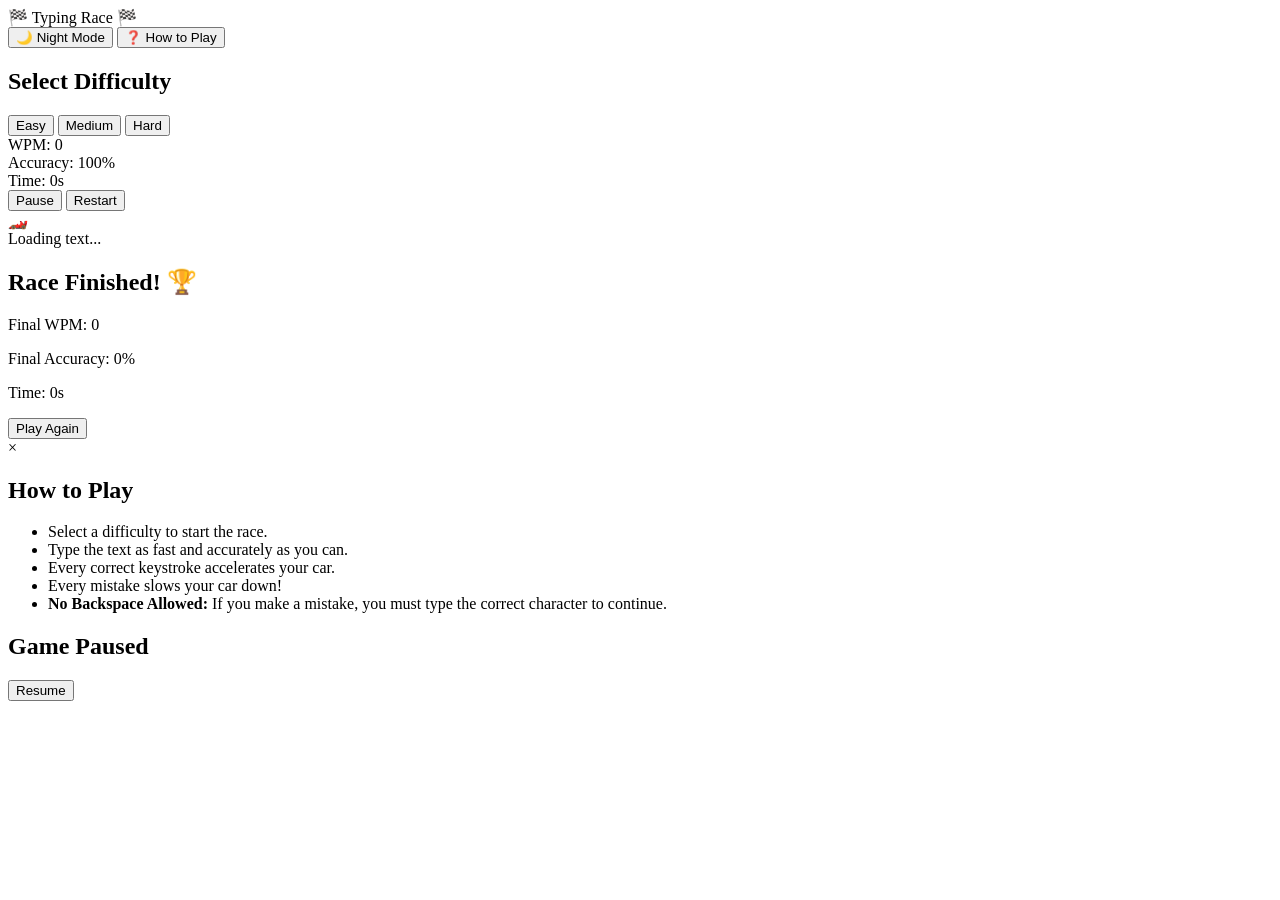
==== Applications/Games/cubosapiens-games-typing-race/index.html @ 59c3f548 "feat: standard index file + mobile support" ====
<!DOCTYPE html>
<html lang="en">
<head>
  <meta charset="UTF-8">
  <meta name="viewport" content="width=device-width, initial-scale=1.0">
  <title>Typing Race Game</title>
  <link rel="stylesheet" href="style.css">
  <link href="https://fonts.googleapis.com/css2?family=Press+Start+2P&family=Roboto:wght@400;700&display=swap" rel="stylesheet">
</head>
<body class="day-mode">

  <!-- Header & Controls -->
  <header>
    <div class="logo">🏁 Typing Race 🏁</div>
    <div class="controls">
      <button id="btn-theme">🌙 Night Mode</button>
      <button id="btn-help">❓ How to Play</button>
    </div>
  </header>

  <!-- Setup Screen -->
  <div id="setup-screen" class="screen active">
    <h2>Select Difficulty</h2>
    <div class="difficulty-buttons">
      <button class="btn-diff" data-level="easy">Easy</button>
      <button class="btn-diff" data-level="medium">Medium</button>
      <button class="btn-diff" data-level="hard">Hard</button>
    </div>
  </div>

  <!-- Game Screen -->
  <div id="game-screen" class="screen">
    <div class="hud">
      <div class="stat-box">WPM: <span id="wpm">0</span></div>
      <div class="stat-box">Accuracy: <span id="accuracy">100</span>%</div>
      <div class="stat-box">Time: <span id="time">0</span>s</div>
      <button id="btn-pause">Pause</button>
      <button id="btn-restart">Restart</button>
    </div>

    <div class="track-container">
      <div class="track">
        <div class="finish-line"></div>
        <div id="car" class="car">🏎️</div>
      </div>
    </div>

    <div class="text-container">
      <input type="text" id="mobile-input" style="position: absolute; opacity: 0; pointer-events: none; width: 1px; height: 1px;" autocomplete="off" autocorrect="off" autocapitalize="off" spellcheck="false" />
      <div id="text-display">Loading text...</div>
    </div>
  </div>

  <!-- Results Screen -->
  <div id="results-screen" class="screen">
    <h2>Race Finished! 🏆</h2>
    <div class="results-stats">
      <p>Final WPM: <span id="final-wpm">0</span></p>
      <p>Final Accuracy: <span id="final-accuracy">0</span>%</p>
      <p>Time: <span id="final-time">0</span>s</p>
    </div>
    <button id="btn-play-again">Play Again</button>
  </div>

  <!-- How to Play Modal -->
  <div id="help-modal" class="modal">
    <div class="modal-content">
      <span class="close-btn">&times;</span>
      <h2>How to Play</h2>
      <ul>
        <li>Select a difficulty to start the race.</li>
        <li>Type the text as fast and accurately as you can.</li>
        <li>Every correct keystroke accelerates your car.</li>
        <li>Every mistake slows your car down!</li>
        <li><strong>No Backspace Allowed:</strong> If you make a mistake, you must type the correct character to continue.</li>
      </ul>
    </div>
  </div>

  <!-- Pause Overlay -->
  <div id="pause-overlay" class="modal">
    <div class="modal-content">
      <h2>Game Paused</h2>
      <button id="btn-resume">Resume</button>
    </div>
  </div>

  <script src="script.js"></script>
</body>
</html>
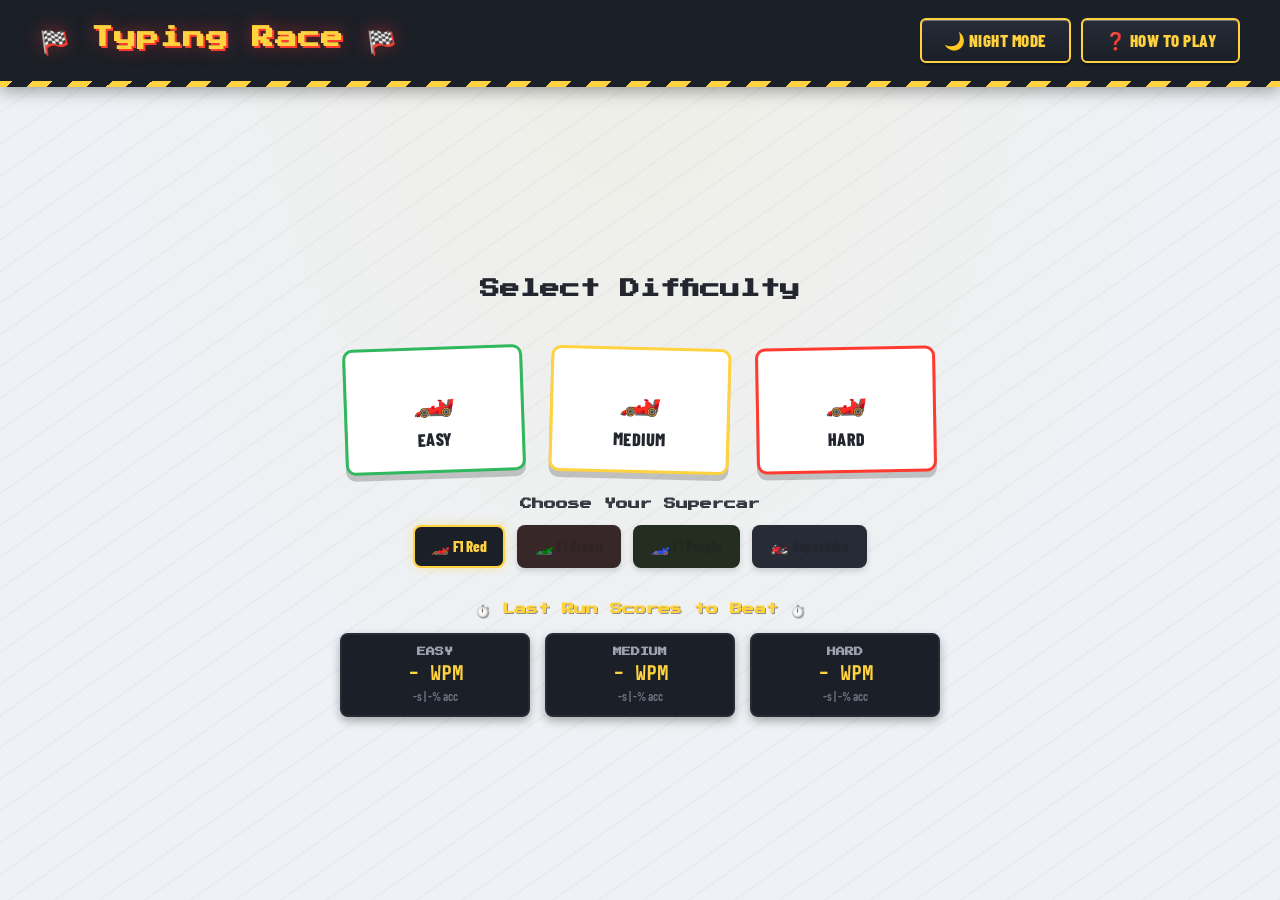
==== commit 08ac7c34: "feat: edits + frontend ui fixes" ====
--- a/Applications/Games/cubosapiens-games-typing-race/index.html
+++ b/Applications/Games/cubosapiens-games-typing-race/index.html
@@ -26,6 +26,37 @@
       <button class="btn-diff" data-level="medium">Medium</button>
       <button class="btn-diff" data-level="hard">Hard</button>
     </div>
+
+    <div class="car-selection">
+      <h3>Choose Your Supercar</h3>
+      <div class="car-options">
+        <button class="car-opt active" data-car="🏎️">🏎️ F1 Red</button>
+        <button class="car-opt" data-car="🏎️" style="filter: hue-rotate(120deg);">🏎️ F1 Green</button>
+        <button class="car-opt" data-car="🏎️" style="filter: hue-rotate(240deg);">🏎️ F1 Purple</button>
+        <button class="car-opt" data-car="🏍️">🏍️ Superbike</button>
+      </div>
+    </div>
+
+    <div class="records-dashboard">
+      <h3>⏱️ Last Run Scores to Beat ⏱️</h3>
+      <div class="record-cards">
+        <div class="record-card" data-diff="easy">
+          <div class="card-title">EASY</div>
+          <div class="card-value"><span class="wpm-val">-</span> WPM</div>
+          <div class="card-sub"><span class="time-val">-</span>s | <span class="acc-val">-</span>% acc</div>
+        </div>
+        <div class="record-card" data-diff="medium">
+          <div class="card-title">MEDIUM</div>
+          <div class="card-value"><span class="wpm-val">-</span> WPM</div>
+          <div class="card-sub"><span class="time-val">-</span>s | <span class="acc-val">-</span>% acc</div>
+        </div>
+        <div class="record-card" data-diff="hard">
+          <div class="card-title">HARD</div>
+          <div class="card-value"><span class="wpm-val">-</span> WPM</div>
+          <div class="card-sub"><span class="time-val">-</span>s | <span class="acc-val">-</span>% acc</div>
+        </div>
+      </div>
+    </div>
   </div>
 
   <!-- Game Screen -->
@@ -34,14 +65,22 @@
       <div class="stat-box">WPM: <span id="wpm">0</span></div>
       <div class="stat-box">Accuracy: <span id="accuracy">100</span>%</div>
       <div class="stat-box">Time: <span id="time">0</span>s</div>
+      <div class="stat-box">Target: <span id="target-wpm">-</span> WPM</div>
       <button id="btn-pause">Pause</button>
       <button id="btn-restart">Restart</button>
     </div>
 
     <div class="track-container">
-      <div class="track">
+      <div class="tracks-wrapper">
+        <div class="track lane-player">
+          <span class="lane-tag">YOU</span>
+          <div id="car" class="car">🏎️</div>
+        </div>
+        <div class="track lane-ghost">
+          <span class="lane-tag" id="ghost-tag">GHOST</span>
+          <div id="ghost-car" class="car ghost-car">🏎️</div>
+        </div>
         <div class="finish-line"></div>
-        <div id="car" class="car">🏎️</div>
       </div>
     </div>
 
@@ -49,11 +88,22 @@
       <input type="text" id="mobile-input" style="position: absolute; opacity: 0; pointer-events: none; width: 1px; height: 1px;" autocomplete="off" autocorrect="off" autocapitalize="off" spellcheck="false" />
       <div id="text-display">Loading text...</div>
     </div>
+
+    <!-- Countdown Overlay -->
+    <div id="countdown-overlay" class="countdown-overlay">
+      <div class="countdown-lights">
+        <div class="light" id="light-1"></div>
+        <div class="light" id="light-2"></div>
+        <div class="light" id="light-3"></div>
+      </div>
+      <div id="countdown-number" class="countdown-number">3</div>
+    </div>
   </div>
 
   <!-- Results Screen -->
   <div id="results-screen" class="screen">
     <h2>Race Finished! 🏆</h2>
+    <div id="beat-message" class="beat-message"></div>
     <div class="results-stats">
       <p>Final WPM: <span id="final-wpm">0</span></p>
       <p>Final Accuracy: <span id="final-accuracy">0</span>%</p>
--- a/Applications/Games/cubosapiens-games-typing-race/style.css
+++ b/Applications/Games/cubosapiens-games-typing-race/style.css
@@ -0,0 +1,789 @@
+@import url('https://fonts.googleapis.com/css2?family=Press+Start+2P&family=Barlow+Condensed:ital,wght@0,600;0,800;1,700&family=Share+Tech+Mono&display=swap');
+
+:root {
+  --bg-color: #eef1f5;
+  --text-color: #23262f;
+  --primary: #2fb85c;
+  --accent: #00b8d9;
+  --track-bg: #3a3f4b;
+  --track-border: #f5c518;
+  --modal-bg: rgba(10, 12, 20, 0.6);
+  --modal-content-bg: #fff;
+  --error: #ff3b30;
+  --correct: #2fb85c;
+
+  --font-main: 'Barlow Condensed', sans-serif;
+  --font-game: 'Press Start 2P', cursive;
+  --font-hud: 'Share Tech Mono', monospace;
+
+  /* Racing palette */
+  --asphalt: #1b1f27;
+  --asphalt-2: #262b36;
+  --racing-red: #ff3b30;
+  --racing-yellow: #ffd23f;
+  --nitro-blue: #00d9ff;
+  --lane-white: #f5f5f0;
+  --hazard: repeating-linear-gradient(
+    135deg,
+    var(--racing-yellow) 0px,
+    var(--racing-yellow) 14px,
+    var(--asphalt) 14px,
+    var(--asphalt) 28px
+  );
+}
+
+body.night-mode {
+  --bg-color: #0d0f14;
+  --text-color: #e8e8ea;
+  --primary: #4ade80;
+  --accent: #38e0ff;
+  --track-bg: #14161c;
+  --track-border: #ffd23f;
+  --modal-content-bg: #1b1e27;
+  --asphalt: #07080b;
+  --asphalt-2: #12141a;
+}
+
+* {
+  box-sizing: border-box;
+  margin: 0;
+  padding: 0;
+}
+
+body {
+  background-color: var(--bg-color);
+  background-image:
+    radial-gradient(ellipse at top, rgba(255, 210, 63, 0.08), transparent 60%),
+    repeating-linear-gradient(
+      -35deg,
+      rgba(0, 0, 0, 0.025) 0px,
+      rgba(0, 0, 0, 0.025) 2px,
+      transparent 2px,
+      transparent 26px
+    );
+  color: var(--text-color);
+  font-family: var(--font-main);
+  font-weight: 600;
+  transition: background-color 0.3s, color 0.3s;
+  display: flex;
+  flex-direction: column;
+  min-height: 100vh;
+}
+
+header {
+  display: flex;
+  justify-content: space-between;
+  align-items: center;
+  padding: 18px 40px;
+  background: var(--asphalt);
+  border-bottom: 6px solid transparent;
+  border-image: var(--hazard) 6;
+  box-shadow: 0 4px 16px rgba(0, 0, 0, 0.35);
+}
+
+.logo {
+  font-family: var(--font-game);
+  font-size: 22px;
+  color: var(--racing-yellow);
+  letter-spacing: 1px;
+  text-shadow:
+    2px 2px 0 var(--racing-red),
+    0 0 18px rgba(255, 59, 48, 0.5);
+  display: inline-flex;
+  align-items: center;
+  gap: 10px;
+}
+
+button {
+  cursor: pointer;
+  border: none;
+  border-radius: 6px;
+  padding: 10px 22px;
+  font-size: 17px;
+  font-family: var(--font-main);
+  font-weight: 800;
+  font-style: italic;
+  letter-spacing: 0.5px;
+  text-transform: uppercase;
+  background: linear-gradient(180deg, var(--accent) 0%, #0090ab 100%);
+  color: #fff;
+  box-shadow:
+    0 3px 0 rgba(0, 0, 0, 0.25),
+    inset 0 1px 0 rgba(255, 255, 255, 0.35);
+  transition: transform 0.1s, filter 0.2s, box-shadow 0.1s;
+}
+
+button:hover {
+  filter: brightness(1.1);
+}
+
+button:active {
+  transform: translateY(2px) scale(0.98);
+  box-shadow:
+    0 1px 0 rgba(0, 0, 0, 0.25),
+    inset 0 1px 0 rgba(255, 255, 255, 0.35);
+}
+
+button:focus-visible {
+  outline: 3px solid var(--racing-yellow);
+  outline-offset: 2px;
+}
+
+.controls {
+  display: flex;
+  gap: 10px;
+}
+
+.controls button {
+  background: linear-gradient(180deg, var(--asphalt-2) 0%, var(--asphalt) 100%);
+  border: 2px solid var(--racing-yellow);
+  color: var(--racing-yellow);
+  font-style: normal;
+}
+
+.screen {
+  display: none;
+  flex: 1;
+  flex-direction: column;
+  align-items: center;
+  justify-content: center;
+  padding: 40px;
+}
+
+.screen.active {
+  display: flex;
+}
+
+#setup-screen h1,
+#setup-screen h2 {
+  font-family: var(--font-game);
+  font-size: 20px;
+  text-align: center;
+  line-height: 1.8;
+}
+
+.difficulty-buttons {
+  display: flex;
+  gap: 26px;
+  margin-top: 40px;
+  flex-wrap: wrap;
+  justify-content: center;
+}
+
+.btn-diff {
+  position: relative;
+  width: 180px;
+  padding: 26px 18px 20px;
+  font-size: 18px;
+  border-radius: 10px;
+  background: var(--modal-content-bg);
+  color: var(--text-color);
+  border: 3px solid var(--track-border);
+  box-shadow: 0 6px 0 rgba(0, 0, 0, 0.2);
+  font-style: normal;
+  transform: rotate(-2deg);
+  transition: transform 0.15s ease, box-shadow 0.15s ease;
+}
+
+.difficulty-buttons .btn-diff:nth-child(2) { transform: rotate(1.5deg); }
+.difficulty-buttons .btn-diff:nth-child(3) { transform: rotate(-1deg); }
+
+.btn-diff::before {
+  content: "🏎️";
+  display: block;
+  font-size: 34px;
+  margin-bottom: 10px;
+}
+
+.btn-diff:hover {
+  transform: translateY(-6px) rotate(0deg);
+  box-shadow: 0 12px 0 rgba(0, 0, 0, 0.2);
+}
+
+.btn-diff:active {
+  transform: translateY(-1px) rotate(0deg);
+  box-shadow: 0 3px 0 rgba(0, 0, 0, 0.2);
+}
+
+.btn-diff[data-level="easy"]   { border-color: var(--primary); }
+.btn-diff[data-level="medium"] { border-color: var(--racing-yellow); }
+.btn-diff[data-level="hard"]   { border-color: var(--racing-red); }
+
+.hud {
+  display: flex;
+  gap: 20px;
+  align-items: center;
+  margin-bottom: 34px;
+  font-size: 18px;
+  font-weight: 700;
+}
+
+.stat-box {
+  background: var(--asphalt);
+  color: var(--racing-yellow);
+  padding: 10px 22px;
+  border-radius: 8px;
+  border-bottom: 3px solid var(--racing-red);
+  font-family: var(--font-hud);
+  font-size: 20px;
+  letter-spacing: 1px;
+  box-shadow: inset 0 0 12px rgba(0, 0, 0, 0.5);
+}
+
+.stat-box span {
+  color: var(--lane-white);
+  font-weight: 700;
+}
+
+.track-container {
+  width: 100%;
+  max-width: 800px;
+  margin-bottom: 40px;
+}
+
+.tracks-wrapper {
+  position: relative;
+  width: 100%;
+  background: var(--asphalt-2);
+  border: 4px solid var(--track-border);
+  border-radius: 10px;
+  padding: 8px 12px;
+  display: flex;
+  flex-direction: column;
+  gap: 8px;
+  overflow: hidden;
+  box-shadow: 0 10px 24px rgba(0, 0, 0, 0.4);
+}
+
+.track {
+  width: 100%;
+  height: 52px;
+  background-color: var(--track-bg);
+  background-image: repeating-linear-gradient(
+    90deg,
+    var(--lane-white) 0px,
+    var(--lane-white) 34px,
+    transparent 34px,
+    transparent 68px
+  );
+  background-position: 0 center;
+  background-size: 68px 4px;
+  background-repeat: repeat-x;
+  position: relative;
+  border-radius: 4px;
+  overflow: hidden;
+  animation: road-scroll 1.1s linear infinite;
+  display: flex;
+  align-items: center;
+}
+
+.track.paused {
+  animation-play-state: paused;
+}
+
+@keyframes road-scroll {
+  from { background-position-x: 0; }
+  to   { background-position-x: -68px; }
+}
+
+.lane-tag {
+  position: absolute;
+  left: 10px;
+  top: 50%;
+  transform: translateY(-50%);
+  font-family: var(--font-game);
+  font-size: 9px;
+  background: rgba(0, 0, 0, 0.7);
+  color: var(--racing-yellow);
+  padding: 4px 8px;
+  border-radius: 4px;
+  z-index: 10;
+  letter-spacing: 0.5px;
+  border: 1px solid rgba(255,255,255,0.1);
+  pointer-events: none;
+}
+
+.lane-ghost .lane-tag {
+  color: var(--accent);
+}
+
+.finish-line {
+  position: absolute;
+  right: 12px;
+  top: 8px;
+  bottom: 8px;
+  width: 22px;
+  background: repeating-linear-gradient(
+    45deg,
+    #000,
+    #000 10px,
+    #fff 10px,
+    #fff 20px
+  );
+  box-shadow: -4px 0 10px rgba(0, 0, 0, 0.4);
+  z-index: 2;
+  border-radius: 2px;
+}
+
+.car {
+  position: absolute;
+  left: 0%;
+  top: 50%;
+  transform: translateY(-50%) scaleX(-1);
+  font-size: 34px;
+  transition: left 0.1s linear, filter 0.2s;
+  filter: drop-shadow(0 4px 4px rgba(0, 0, 0, 0.4));
+  z-index: 3;
+}
+
+.ghost-car {
+  filter: hue-rotate(180deg) opacity(0.65) drop-shadow(0 4px 4px rgba(0, 0, 0, 0.4));
+}
+
+.car::after {
+  content: "";
+  position: absolute;
+  top: 50%;
+  right: -16px;
+  transform: translateY(-50%) scaleX(-1);
+  width: 16px;
+  height: 8px;
+  background: radial-gradient(ellipse at right, rgba(255, 210, 63, 0.85), transparent 70%);
+  filter: blur(2px);
+  opacity: 0.9;
+  animation: nitro-flicker 0.35s ease-in-out infinite alternate;
+}
+
+.ghost-car::after {
+  background: radial-gradient(ellipse at right, rgba(0, 217, 255, 0.85), transparent 70%);
+}
+
+.car.nitro {
+  animation: nitro-shake 0.08s infinite alternate;
+}
+
+.car.nitro::after {
+  width: 35px;
+  height: 12px;
+  right: -30px;
+  background: radial-gradient(ellipse at right, #ff007f, #ff3b30, transparent 75%);
+  animation: nitro-flicker-intense 0.15s ease-in-out infinite alternate;
+}
+
+@keyframes nitro-shake {
+  from { transform: translateY(-52%) scaleX(-1); }
+  to   { transform: translateY(-48%) scaleX(-1); }
+}
+
+@keyframes nitro-flicker-intense {
+  from { opacity: 0.8; width: 24px; }
+  to   { opacity: 1; width: 42px; }
+}
+
+@keyframes nitro-flicker {
+  from { opacity: 0.5; width: 12px; }
+  to   { opacity: 1; width: 22px; }
+}
+
+.car.engine-start {
+  animation: rev 0.4s ease;
+}
+
+@keyframes rev {
+  0%   { transform: translateY(-50%) scaleX(-1) scale(0.85); }
+  50%  { transform: translateY(-50%) scaleX(-1) scale(1.12); }
+  100% { transform: translateY(-50%) scaleX(-1) scale(1); }
+}
+
+.text-container {
+  width: 100%;
+  max-width: 800px;
+  background: var(--asphalt);
+  padding: 30px 34px;
+  border-radius: 10px;
+  border: 2px solid var(--track-border);
+  box-shadow:
+    0 8px 24px rgba(0, 0, 0, 0.25),
+    inset 0 0 30px rgba(0, 0, 0, 0.5);
+  font-size: 24px;
+  line-height: 1.7;
+  letter-spacing: 1px;
+  font-family: var(--font-hud);
+  color: #6b7280;
+}
+
+#text-display span {
+  transition: color 0.1s;
+}
+
+.char.correct {
+  color: var(--correct);
+  text-shadow: 0 0 8px rgba(74, 222, 128, 0.5);
+}
+
+.char.incorrect {
+  color: var(--error);
+  text-decoration: underline wavy;
+  animation: shake 0.3s ease;
+}
+
+@keyframes shake {
+  0%, 100% { transform: translateX(0); }
+  25%      { transform: translateX(-3px); }
+  75%      { transform: translateX(3px); }
+}
+
+.char.current {
+  border-bottom: 3px solid var(--nitro-blue);
+  background-color: rgba(0, 217, 255, 0.15);
+  color: var(--lane-white);
+  border-radius: 2px;
+  animation: pulse-current 1s ease-in-out infinite;
+}
+
+@keyframes pulse-current {
+  0%, 100% { box-shadow: 0 0 0 rgba(0, 217, 255, 0); }
+  50%      { box-shadow: 0 0 10px rgba(0, 217, 255, 0.6); }
+}
+
+.modal {
+  display: none;
+  position: fixed;
+  inset: 0;
+  background: var(--modal-bg);
+  align-items: center;
+  justify-content: center;
+  z-index: 100;
+}
+
+.modal.active {
+  display: flex;
+}
+
+.modal-content {
+  background: var(--modal-content-bg);
+  padding: 40px;
+  border-radius: 10px;
+  max-width: 500px;
+  width: 90%;
+  position: relative;
+  box-shadow: 0 20px 50px rgba(0, 0, 0, 0.4);
+  border-top: 6px solid transparent;
+  border-image: var(--hazard) 6;
+}
+
+.close-btn {
+  position: absolute;
+  top: 15px;
+  right: 20px;
+  font-size: 28px;
+  cursor: pointer;
+  color: var(--text-color);
+}
+
+.modal-content h2 {
+  margin-bottom: 20px;
+  font-family: var(--font-game);
+  font-size: 16px;
+}
+
+.modal-content ul {
+  padding-left: 20px;
+  line-height: 1.7;
+}
+
+.modal-content li {
+  margin-bottom: 10px;
+}
+
+#btn-resume {
+  margin-top: 20px;
+  width: 100%;
+  padding: 15px;
+}
+
+#results-screen h2 {
+  font-family: var(--font-game);
+  font-size: 22px;
+  color: var(--racing-yellow);
+  text-shadow: 2px 2px 0 var(--racing-red);
+  text-align: center;
+}
+
+.results-stats {
+  margin: 30px 0;
+  font-size: 24px;
+  line-height: 2;
+  font-family: var(--font-hud);
+  background: var(--asphalt);
+  color: var(--lane-white);
+  padding: 26px 40px;
+  border-radius: 10px;
+  border-bottom: 4px solid var(--racing-red);
+}
+
+@media (prefers-reduced-motion: reduce) {
+  .track { animation: none; }
+  .car::after { animation: none; }
+  .char.current { animation: none; }
+  .char.incorrect { animation: none; }
+}
+
+@media (max-width: 768px) {
+  header {
+    flex-direction: column;
+    padding: 15px 20px;
+    gap: 15px;
+  }
+  .controls {
+    flex-wrap: wrap;
+    justify-content: center;
+  }
+  .screen {
+    padding: 20px;
+  }
+  .hud {
+    flex-wrap: wrap;
+    justify-content: center;
+    gap: 10px;
+    font-size: 16px;
+  }
+  .stat-box {
+    padding: 8px 15px;
+    font-size: 16px;
+  }
+  .text-container {
+    padding: 20px 15px;
+    font-size: 18px;
+  }
+  .difficulty-buttons {
+    gap: 15px;
+  }
+  .btn-diff {
+    width: 150px;
+    padding: 20px 15px 15px;
+    font-size: 16px;
+  }
+  .btn-diff::before {
+    font-size: 28px;
+  }
+  .car-selection {
+    margin-top: 20px;
+  }
+  .records-dashboard {
+    margin-top: 25px;
+  }
+  .record-cards {
+    gap: 10px;
+  }
+  .record-card {
+    min-width: 120px;
+    padding: 8px;
+  }
+}
+
+@media (max-width: 480px) {
+  .logo {
+    font-size: 18px;
+  }
+  .hud {
+    flex-direction: column;
+    width: 100%;
+  }
+  .stat-box {
+    width: 100%;
+    text-align: center;
+  }
+  .tracks-wrapper {
+    padding: 4px 6px;
+    gap: 6px;
+  }
+  .track {
+    height: 44px;
+  }
+  .car {
+    font-size: 26px;
+  }
+  .lane-tag {
+    font-size: 8px;
+    padding: 2px 5px;
+    left: 6px;
+  }
+  .countdown-number {
+    font-size: 36px;
+  }
+  .text-container {
+    font-size: 16px;
+  }
+}
+
+/* Car Selection Styling */
+.car-selection {
+  margin-top: 25px;
+  text-align: center;
+  width: 100%;
+  max-width: 600px;
+}
+.car-selection h3 {
+  font-family: var(--font-game);
+  font-size: 12px;
+  color: var(--text-color);
+  opacity: 0.9;
+  margin-bottom: 15px;
+}
+body.night-mode .car-selection h3 {
+  color: var(--text-color);
+}
+.car-options {
+  display: flex;
+  gap: 12px;
+  justify-content: center;
+  flex-wrap: wrap;
+}
+.car-opt {
+  padding: 10px 16px;
+  font-size: 15px;
+  background: var(--asphalt-2);
+  border: 2px solid transparent;
+  color: var(--text-color);
+  border-radius: 8px;
+  box-shadow: 0 3px 6px rgba(0, 0, 0, 0.15);
+  font-style: normal;
+  display: flex;
+  align-items: center;
+  gap: 6px;
+  text-transform: none;
+  letter-spacing: 0;
+  transition: all 0.15s ease;
+}
+.car-opt:hover {
+  transform: translateY(-2px);
+  filter: brightness(1.1);
+}
+.car-opt.active {
+  background: var(--asphalt);
+  border-color: var(--racing-yellow);
+  color: var(--racing-yellow);
+  box-shadow: 0 0 10px rgba(255, 210, 63, 0.4);
+}
+
+/* Records Dashboard Styling */
+.records-dashboard {
+  margin-top: 35px;
+  width: 100%;
+  max-width: 600px;
+  text-align: center;
+}
+.records-dashboard h3 {
+  font-family: var(--font-game);
+  font-size: 12px;
+  margin-bottom: 15px;
+  color: var(--racing-yellow);
+  text-shadow: 1px 1px 0 rgba(0, 0, 0, 0.4);
+}
+.record-cards {
+  display: flex;
+  gap: 15px;
+  justify-content: center;
+  flex-wrap: wrap;
+}
+.record-card {
+  flex: 1;
+  min-width: 150px;
+  background: var(--asphalt);
+  border: 2px solid var(--asphalt-2);
+  border-radius: 8px;
+  padding: 12px;
+  box-shadow: 0 4px 10px rgba(0,0,0,0.3);
+  text-align: center;
+  transition: all 0.2s ease;
+}
+.record-card.has-record {
+  border-color: var(--primary);
+}
+.record-card .card-title {
+  font-family: var(--font-game);
+  font-size: 9px;
+  color: #9ca3af;
+  margin-bottom: 6px;
+}
+.record-card .card-value {
+  font-family: var(--font-hud);
+  font-size: 20px;
+  color: var(--racing-yellow);
+  margin-bottom: 4px;
+}
+.record-card .card-sub {
+  font-size: 12px;
+  color: #6b7280;
+}
+
+/* Countdown Overlay */
+.countdown-overlay {
+  position: absolute;
+  inset: 0;
+  background: rgba(10, 12, 20, 0.92);
+  display: none;
+  flex-direction: column;
+  align-items: center;
+  justify-content: center;
+  z-index: 15;
+  border-radius: 10px;
+  box-shadow: inset 0 0 50px rgba(0,0,0,0.8);
+}
+.countdown-overlay.active {
+  display: flex;
+}
+.countdown-lights {
+  display: flex;
+  gap: 18px;
+  margin-bottom: 25px;
+}
+.countdown-lights .light {
+  width: 32px;
+  height: 32px;
+  border-radius: 50%;
+  background: #222;
+  border: 3px solid #444;
+  box-shadow: inset 0 3px 6px rgba(0,0,0,0.6);
+  transition: background-color 0.2s, box-shadow 0.2s;
+}
+.countdown-lights .light.red {
+  background: var(--racing-red);
+  box-shadow: 0 0 20px var(--racing-red), inset 0 1px 0 rgba(255, 255, 255, 0.4);
+}
+.countdown-lights .light.yellow {
+  background: var(--racing-yellow);
+  box-shadow: 0 0 20px var(--racing-yellow), inset 0 1px 0 rgba(255, 255, 255, 0.4);
+}
+.countdown-lights .light.green {
+  background: var(--primary);
+  box-shadow: 0 0 20px var(--primary), inset 0 1px 0 rgba(255, 255, 255, 0.4);
+}
+.countdown-number {
+  font-family: var(--font-game);
+  font-size: 54px;
+  color: var(--lane-white);
+  text-shadow: 0 0 15px rgba(255,255,255,0.7);
+  animation: pop-number 0.5s ease-out;
+}
+@keyframes pop-number {
+  0% { transform: scale(0.5); opacity: 0; }
+  100% { transform: scale(1); opacity: 1; }
+}
+
+/* Beat Message */
+.beat-message {
+  font-family: var(--font-game);
+  font-size: 13px;
+  margin: 15px 0;
+  text-align: center;
+  letter-spacing: 0.5px;
+  line-height: 1.5;
+  padding: 10px 20px;
+  background: rgba(0, 0, 0, 0.35);
+  border-radius: 6px;
+  box-shadow: inset 0 0 10px rgba(0, 0, 0, 0.5);
+  max-width: 500px;
+  width: 90%;
+}
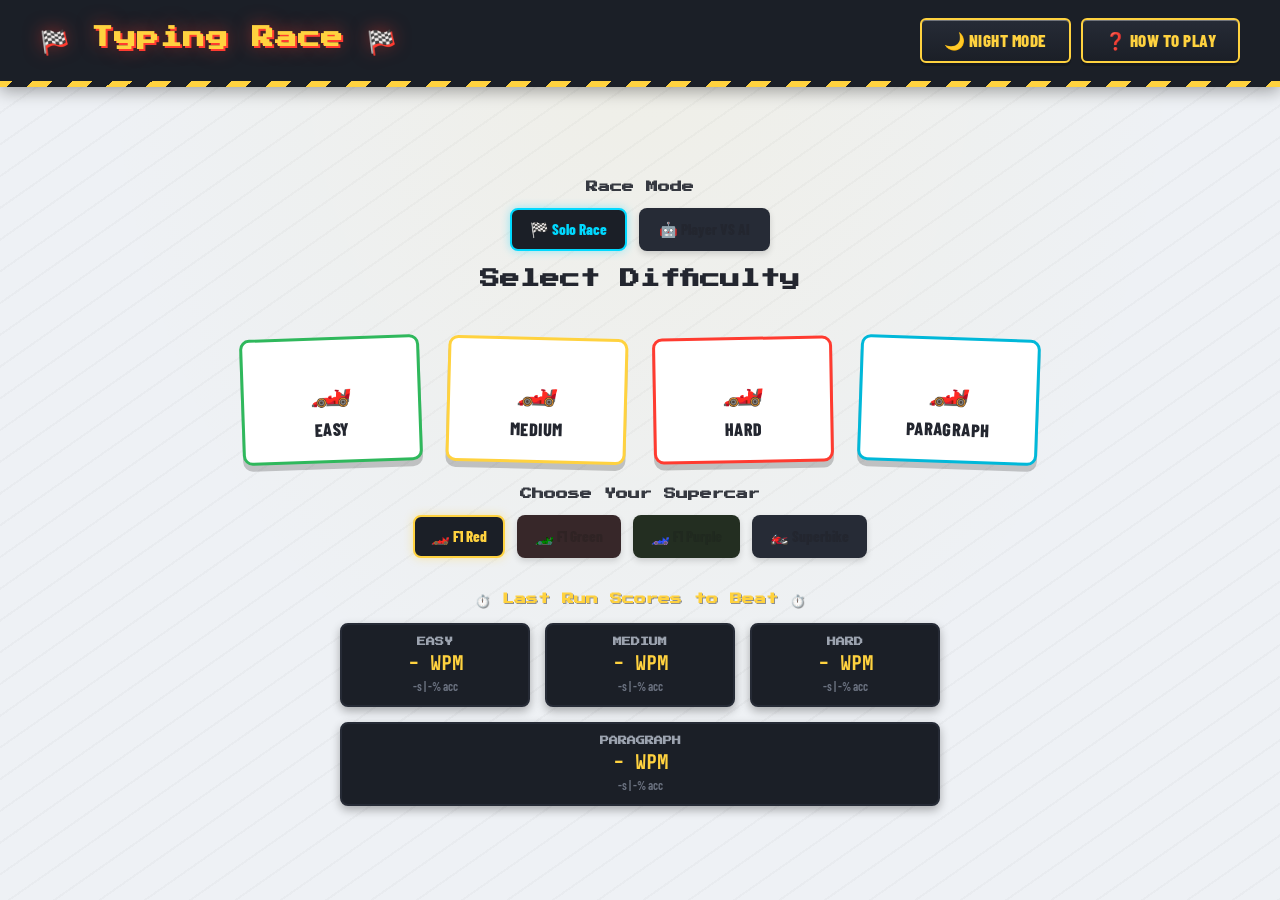
==== commit 51472de0: "feat: AI mode + praagraph" ====
--- a/Applications/Games/cubosapiens-games-typing-race/index.html
+++ b/Applications/Games/cubosapiens-games-typing-race/index.html
@@ -20,11 +20,20 @@
 
   <!-- Setup Screen -->
   <div id="setup-screen" class="screen active">
+    <div class="mode-selection">
+      <h3>Race Mode</h3>
+      <div class="mode-options">
+        <button class="mode-opt active" data-mode="solo">🏁 Solo Race</button>
+        <button class="mode-opt" data-mode="ai">🤖 Player VS AI</button>
+      </div>
+    </div>
+
     <h2>Select Difficulty</h2>
     <div class="difficulty-buttons">
       <button class="btn-diff" data-level="easy">Easy</button>
       <button class="btn-diff" data-level="medium">Medium</button>
       <button class="btn-diff" data-level="hard">Hard</button>
+      <button class="btn-diff" data-level="paragraph">Paragraph</button>
     </div>
 
     <div class="car-selection">
@@ -52,6 +61,11 @@
         </div>
         <div class="record-card" data-diff="hard">
           <div class="card-title">HARD</div>
+          <div class="card-value"><span class="wpm-val">-</span> WPM</div>
+          <div class="card-sub"><span class="time-val">-</span>s | <span class="acc-val">-</span>% acc</div>
+        </div>
+        <div class="record-card" data-diff="paragraph">
+          <div class="card-title">PARAGRAPH</div>
           <div class="card-value"><span class="wpm-val">-</span> WPM</div>
           <div class="card-sub"><span class="time-val">-</span>s | <span class="acc-val">-</span>% acc</div>
         </div>
@@ -123,6 +137,8 @@
         <li>Every correct keystroke accelerates your car.</li>
         <li>Every mistake slows your car down!</li>
         <li><strong>No Backspace Allowed:</strong> If you make a mistake, you must type the correct character to continue.</li>
+        <li><strong>Solo Race:</strong> Race against your last run, or a preset pace car if it's your first time.</li>
+        <li><strong>Player VS AI:</strong> Race against a preloaded AI opponent with realistic, human-like pacing.</li>
       </ul>
     </div>
   </div>
--- a/Applications/Games/cubosapiens-games-typing-race/style.css
+++ b/Applications/Games/cubosapiens-games-typing-race/style.css
@@ -187,6 +187,7 @@
 
 .difficulty-buttons .btn-diff:nth-child(2) { transform: rotate(1.5deg); }
 .difficulty-buttons .btn-diff:nth-child(3) { transform: rotate(-1deg); }
+.difficulty-buttons .btn-diff:nth-child(4) { transform: rotate(2deg); }
 
 .btn-diff::before {
   content: "🏎️";
@@ -205,9 +206,10 @@
   box-shadow: 0 3px 0 rgba(0, 0, 0, 0.2);
 }
 
-.btn-diff[data-level="easy"]   { border-color: var(--primary); }
-.btn-diff[data-level="medium"] { border-color: var(--racing-yellow); }
-.btn-diff[data-level="hard"]   { border-color: var(--racing-red); }
+.btn-diff[data-level="easy"]      { border-color: var(--primary); }
+.btn-diff[data-level="medium"]    { border-color: var(--racing-yellow); }
+.btn-diff[data-level="hard"]      { border-color: var(--racing-red); }
+.btn-diff[data-level="paragraph"] { border-color: var(--accent); }
 
 .hud {
   display: flex;
@@ -617,6 +619,50 @@
   }
 }
 
+/* Race Mode Selection Styling */
+.mode-selection {
+  text-align: center;
+  width: 100%;
+  max-width: 600px;
+  margin-bottom: 10px;
+}
+.mode-selection h3 {
+  font-family: var(--font-game);
+  font-size: 12px;
+  color: var(--text-color);
+  opacity: 0.9;
+  margin-bottom: 15px;
+}
+.mode-options {
+  display: flex;
+  gap: 12px;
+  justify-content: center;
+  flex-wrap: wrap;
+}
+.mode-opt {
+  padding: 10px 18px;
+  font-size: 15px;
+  background: var(--asphalt-2);
+  border: 2px solid transparent;
+  color: var(--text-color);
+  border-radius: 8px;
+  box-shadow: 0 3px 6px rgba(0, 0, 0, 0.15);
+  font-style: normal;
+  text-transform: none;
+  letter-spacing: 0;
+  transition: all 0.15s ease;
+}
+.mode-opt:hover {
+  transform: translateY(-2px);
+  filter: brightness(1.1);
+}
+.mode-opt.active {
+  background: var(--asphalt);
+  border-color: var(--nitro-blue);
+  color: var(--nitro-blue);
+  box-shadow: 0 0 10px rgba(0, 217, 255, 0.4);
+}
+
 /* Car Selection Styling */
 .car-selection {
   margin-top: 25px;
